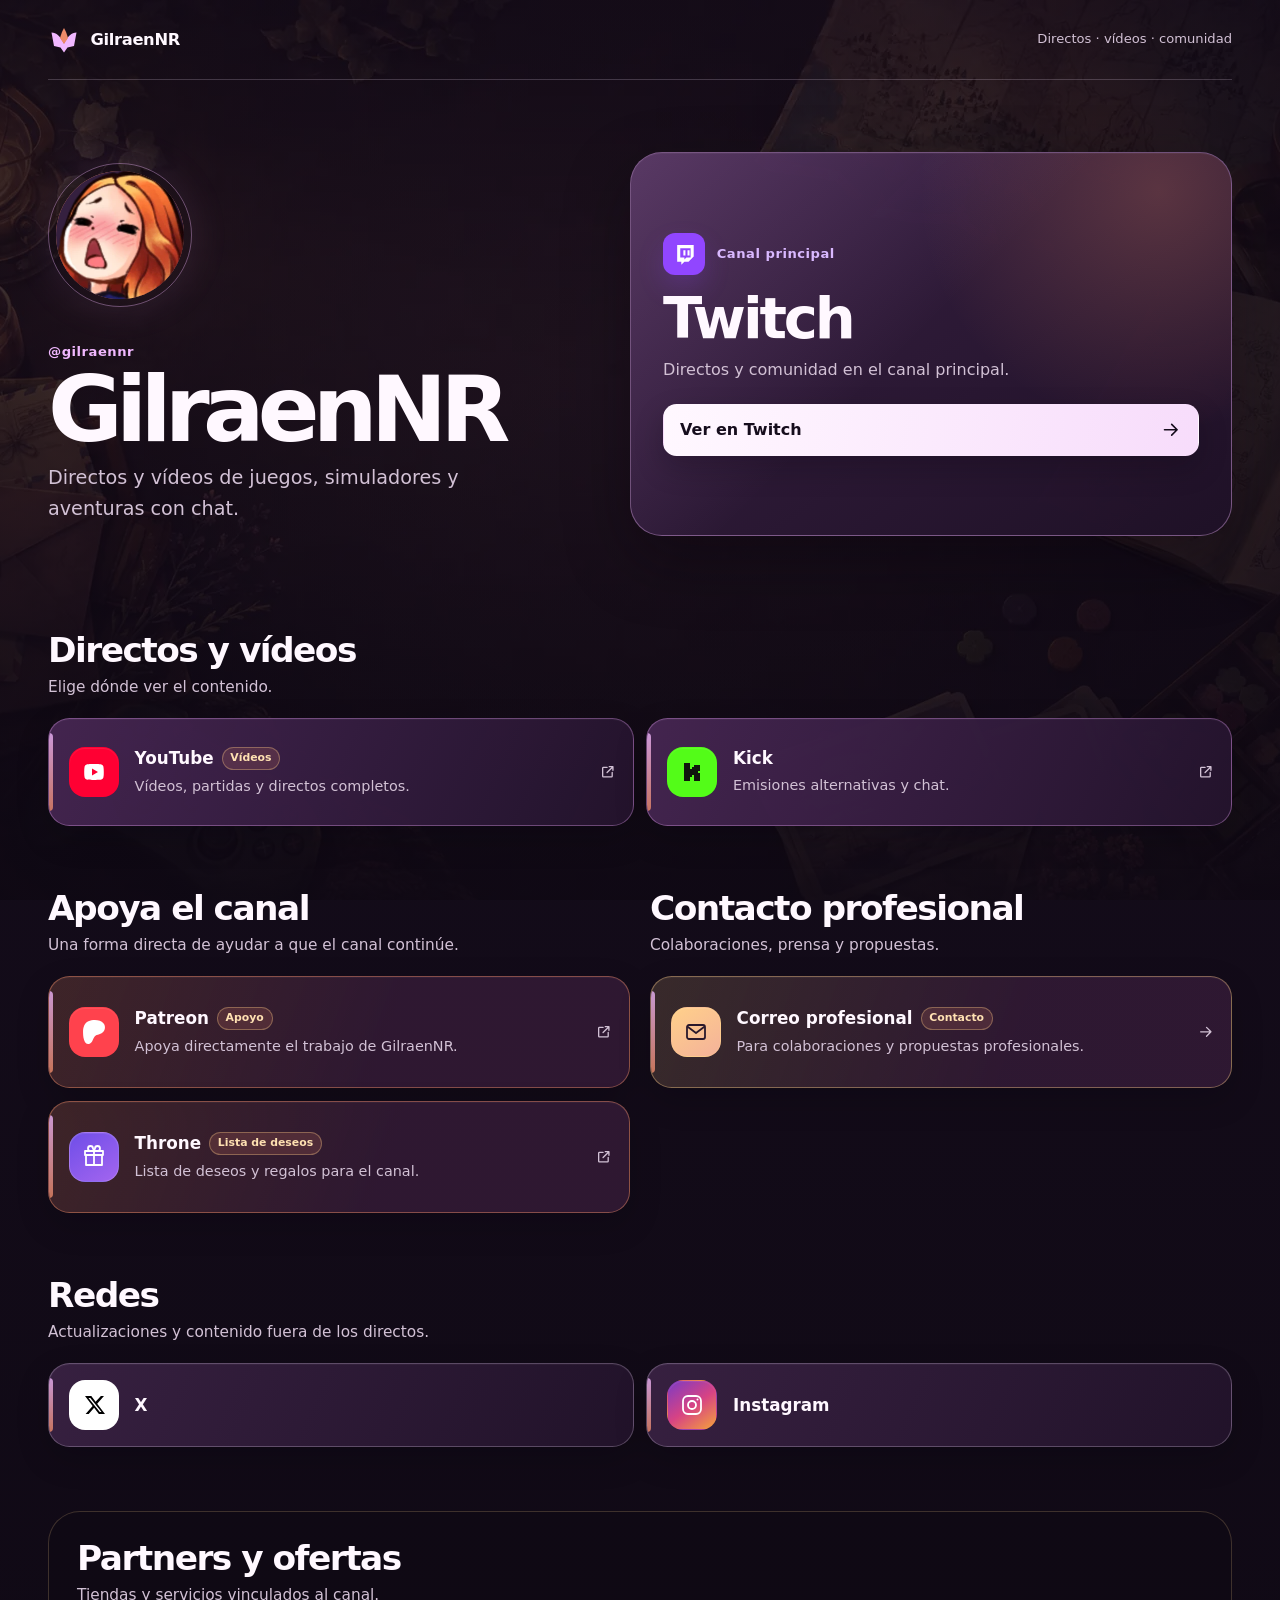
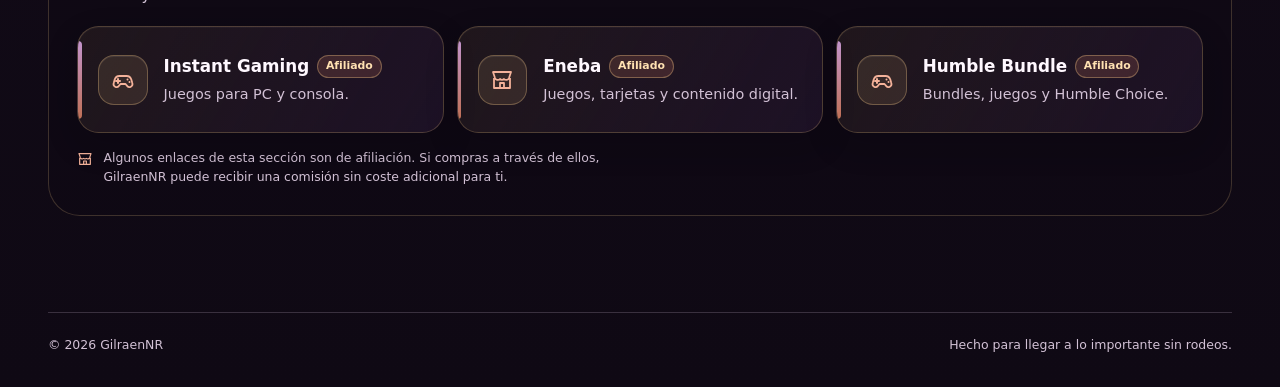
==== index.html @ 01957fde "Compact Twitch card and refresh cached assets" ====
<!doctype html>
<html class="no-js" lang="es">
  <head>
    <meta charset="utf-8">
    <meta name="viewport" content="width=device-width, initial-scale=1">
    <meta name="color-scheme" content="dark">
    <meta name="theme-color" content="#160d1d">
    <meta name="description" content="Página oficial de GilraenNR: directos, vídeos y enlaces.">
    <meta name="robots" content="index,follow,max-image-preview:large">
    <link rel="canonical" href="https://tears-mysthrala.github.io/gilraennr-links/">

    <meta property="og:type" content="website">
    <meta property="og:locale" content="es_ES">
    <meta property="og:site_name" content="GilraenNR">
    <meta property="og:title" content="GilraenNR · Directos, vídeos y comunidad">
    <meta property="og:description" content="Directos, vídeos y enlaces oficiales de GilraenNR.">
    <meta property="og:url" content="https://tears-mysthrala.github.io/gilraennr-links/">
    <meta property="og:image" content="https://raw.githubusercontent.com/tears-mysthrala/gilraennr-links/main/assets/images/og-cover.png">
    <meta property="og:image:width" content="1200">
    <meta property="og:image:height" content="630">
    <meta property="og:image:alt" content="GilraenNR · Directos, vídeos y comunidad">

    <meta name="twitter:card" content="summary_large_image">
    <meta name="twitter:title" content="GilraenNR · Directos, vídeos y comunidad">
    <meta name="twitter:description" content="Directos, vídeos y enlaces oficiales de GilraenNR.">
    <meta name="twitter:image" content="https://raw.githubusercontent.com/tears-mysthrala/gilraennr-links/main/assets/images/og-cover.png">

    <title>GilraenNR · Directos, vídeos y comunidad</title>

    <link rel="icon" href="assets/images/favicon.svg" type="image/svg+xml">
    <link rel="apple-touch-icon" href="assets/images/apple-touch-icon.png">
    <link rel="manifest" href="site.webmanifest">
    <link rel="stylesheet" href="assets/css/style.css?v=20260904-2">
    <script defer src="assets/js/app.js?v=20260904-2"></script>
  </head>
  <body>
    <a class="skip-link" href="#main-content">Saltar al contenido</a>

    <svg class="icon-library" aria-hidden="true" focusable="false">
      <symbol id="icon-arrow" viewBox="0 0 24 24">
        <path d="M5 12h13M13 6l6 6-6 6" fill="none" stroke="currentColor" stroke-linecap="round" stroke-linejoin="round" stroke-width="1.8"/>
      </symbol>
      <symbol id="icon-external" viewBox="0 0 24 24">
        <path d="M14 5h5v5M19 5l-8 8M18 13v5a1 1 0 0 1-1 1H6a1 1 0 0 1-1-1V7a1 1 0 0 1 1-1h5" fill="none" stroke="currentColor" stroke-linecap="round" stroke-linejoin="round" stroke-width="1.8"/>
      </symbol>
      <symbol id="icon-link" viewBox="0 0 24 24">
        <path d="M10 14a4.5 4.5 0 0 0 6.4.1l2.1-2.1a4.5 4.5 0 0 0-6.4-6.4L10.9 6.8M14 10a4.5 4.5 0 0 0-6.4-.1L5.5 12a4.5 4.5 0 0 0 6.4 6.4l1.2-1.2" fill="none" stroke="currentColor" stroke-linecap="round" stroke-width="1.8"/>
      </symbol>
      <symbol id="icon-twitch" viewBox="0 0 24 24">
        <path d="M5 3h16v11l-5 5h-4l-3 3v-3H5V3Zm3 3v9h4v2l2-2h4V6H8Zm3 2h2v5h-2V8Zm4 0h2v5h-2V8Z" fill="currentColor"/>
      </symbol>
      <symbol id="icon-youtube" viewBox="0 0 24 24">
        <path d="M21.4 6.4a2.8 2.8 0 0 0-2-2C17.7 4 12 4 12 4s-5.7 0-7.4.4a2.8 2.8 0 0 0-2 2A29 29 0 0 0 2.2 12a29 29 0 0 0 .4 5.6 2.8 2.8 0 0 0 2 2c1.7.4 7.4.4 7.4.4s5.7 0 7.4-.4a2.8 2.8 0 0 0 2-2 29 29 0 0 0 .4-5.6 29 29 0 0 0-.4-5.6ZM10 15.5v-7l6 3.5-6 3.5Z" fill="currentColor"/>
      </symbol>
      <symbol id="icon-kick" viewBox="0 0 24 24">
        <path d="M4 3h6v6h2V7h2V5h6v6h-2v2h2v8h-6v-6h-2v2h-2v4H4V3Z" fill="currentColor"/>
      </symbol>
      <symbol id="icon-x" viewBox="0 0 24 24">
        <path d="M18.9 3H22l-6.8 7.8L23 21h-6.1l-4.8-6.2L6.7 21H3.6l7-8L3 3h6.3l4.3 5.7L18.9 3Zm-1.1 16h1.7L8.3 4.9H6.5L17.8 19Z" fill="currentColor"/>
      </symbol>
      <symbol id="icon-instagram" viewBox="0 0 24 24">
        <rect x="3" y="3" width="18" height="18" rx="5" fill="none" stroke="currentColor" stroke-width="1.8"/>
        <circle cx="12" cy="12" r="4" fill="none" stroke="currentColor" stroke-width="1.8"/>
        <circle cx="17.5" cy="6.5" r="1" fill="currentColor"/>
      </symbol>
      <symbol id="icon-patreon" viewBox="0 0 24 24">
        <path d="M22.957 7.21c-.004-3.064-2.391-5.576-5.191-6.482-3.478-1.125-8.064-.962-11.384.604C2.357 3.231 1.093 7.391 1.046 11.54c-.039 3.411.302 12.396 5.369 12.46 3.765.047 4.326-4.804 6.068-7.141 1.24-1.662 2.836-2.132 4.801-2.618 3.376-.836 5.678-3.501 5.673-7.031Z" fill="currentColor"/>
      </symbol>
      <symbol id="icon-gift" viewBox="0 0 24 24">
        <path d="M4 10h16v10H4V10Zm-1-4h18v4H3V6Zm9 0v14M12 6H8.5A2.5 2.5 0 1 1 11 3.5L12 6Zm0 0h3.5A2.5 2.5 0 1 0 13 3.5L12 6Z" fill="none" stroke="currentColor" stroke-linecap="round" stroke-linejoin="round" stroke-width="1.8"/>
      </symbol>
      <symbol id="icon-gamepad" viewBox="0 0 24 24">
        <path d="M8.5 8h7a5 5 0 0 1 4.8 3.6l1 3.5a3 3 0 0 1-5.2 2.8L14.5 16h-5l-1.6 1.9a3 3 0 0 1-5.2-2.8l1-3.5A5 5 0 0 1 8.5 8Z" fill="none" stroke="currentColor" stroke-linejoin="round" stroke-width="1.8"/>
        <path d="M7 11v4M5 13h4M16.5 11.5h.01M18.5 14h.01" fill="none" stroke="currentColor" stroke-linecap="round" stroke-width="2"/>
      </symbol>
      <symbol id="icon-store" viewBox="0 0 24 24">
        <path d="M4 10v10h16V10M3 4h18l-2 6a3 3 0 0 1-5 1 3 3 0 0 1-4 0 3 3 0 0 1-5-1L3 4Zm7 16v-5h4v5" fill="none" stroke="currentColor" stroke-linejoin="round" stroke-width="1.8"/>
      </symbol>
      <symbol id="icon-mail" viewBox="0 0 24 24">
        <rect x="3" y="5" width="18" height="14" rx="2" fill="none" stroke="currentColor" stroke-width="1.8"/>
        <path d="m4 7 8 6 8-6" fill="none" stroke="currentColor" stroke-linecap="round" stroke-linejoin="round" stroke-width="1.8"/>
      </symbol>
    </svg>

    <div class="ambient-scene" aria-hidden="true"></div>

    <header class="site-header">
      <a class="wordmark" id="brand-link" href="./" aria-label="Página principal">
        <svg class="wordmark__mark" viewBox="0 0 64 64" aria-hidden="true">
          <path d="M7 17c10 1 17 6 25 22 8-16 15-21 25-22l-5 27-13 3-7 10-7-10-13-3L7 17Z" fill="currentColor"/>
          <path d="M24 28c3-10 5-15 8-20 3 5 5 10 8 20l-8 12-8-12Z" fill="#ee8b68"/>
        </svg>
        <span id="brand-name"></span>
      </a>
      <span class="site-header__note">Directos · vídeos · comunidad</span>
    </header>

    <main id="main-content" class="page-shell">
      <section class="hero" aria-labelledby="profile-name">
        <div class="profile">
          <div class="avatar-wrap">
            <div class="avatar-fallback" id="avatar-fallback" aria-hidden="true">G</div>
            <img class="avatar" id="profile-avatar" width="256" height="256" alt="" fetchpriority="high" hidden>
            <span class="avatar-orbit" aria-hidden="true"></span>
          </div>
          <div class="profile__copy">
            <div class="profile__meta">
              <p class="profile__handle" id="profile-handle"></p>
            </div>
            <h1 id="profile-name">Cargando perfil</h1>
            <p class="profile__bio" id="profile-bio">Cargando los enlaces del canal…</p>
          </div>
        </div>

        <article class="featured is-loading" id="featured-card" aria-busy="true">
          <div class="featured__content">
            <div class="featured__topline">
              <div class="featured__identity">
                <span class="featured__platform-icon" aria-hidden="true">
                  <svg><use id="featured-icon-use" href="#icon-link"></use></svg>
                </span>
                <p class="featured__label" id="featured-label">Destacado</p>
              </div>
              <span class="featured__live" id="live-indicator" role="status" hidden>
                <span class="featured__live-dot" aria-hidden="true"></span>
                <span>En directo</span>
              </span>
            </div>
            <h2 id="featured-title"></h2>
            <p id="featured-description"></p>
          </div>
          <p class="featured__disclosure" id="featured-disclosure" hidden></p>
          <a class="featured__cta" id="featured-link" href="#">
            <span id="featured-action">Abrir enlace</span>
            <span class="sr-only" id="featured-external-note"> (se abre en una pestaña nueva)</span>
            <svg aria-hidden="true"><use href="#icon-arrow"></use></svg>
          </a>
        </article>
      </section>

      <div class="sections" id="sections-root" aria-busy="true">
        <div class="loading-card" aria-hidden="true"></div>
        <div class="loading-card" aria-hidden="true"></div>
        <div class="loading-card" aria-hidden="true"></div>
      </div>

      <noscript>
        <p class="noscript-message">Esta página necesita JavaScript para cargar los enlaces. Actívalo y vuelve a intentarlo.</p>
      </noscript>

      <p class="load-status" id="load-status" role="status" hidden></p>
    </main>

    <footer class="site-footer">
      <p>© <span id="current-year"></span> <span id="footer-name"></span></p>
      <p>Hecho para llegar a lo importante sin rodeos.</p>
    </footer>
  </body>
</html>
---- assets/css/style.css ----
:root {
  color-scheme: dark;
  --ink: #160d1d;
  --ink-deep: #0f0914;
  --ink-raised: #281731;
  --ink-soft: #35203f;
  --line: rgba(247, 228, 255, 0.18);
  --line-strong: rgba(247, 228, 255, 0.34);
  --paper: #fff8ff;
  --muted: #d2c1d5;
  --orchid: #d99ae8;
  --orchid-bright: #f1b8ff;
  --ember: #ee8b68;
  --ember-soft: #f4b29a;
  --candle: #ffd08a;
  --mystery-blue: #7781b7;
  --focus: #ffd27a;
  --success: #a8e6cf;
  --shadow: rgba(8, 4, 12, 0.36);
  --content-width: 74rem;
  --radius-sm: 0.85rem;
  --radius-md: 1.35rem;
  --radius-lg: 2rem;
  --font-sans: "Aptos", "Segoe UI Variable", "Segoe UI", system-ui, -apple-system, BlinkMacSystemFont, sans-serif;
  --font-display: "Aptos Display", "Segoe UI Variable Display", "Segoe UI", system-ui, sans-serif;
}

*,
*::before,
*::after {
  box-sizing: border-box;
}

[hidden] {
  display: none !important;
}

html {
  background: var(--ink);
  scroll-behavior: smooth;
}

body {
  position: relative;
  isolation: isolate;
  min-height: 100vh;
  margin: 0;
  overflow-x: hidden;
  color: var(--paper);
  background:
    radial-gradient(circle at 50% -12rem, rgba(142, 74, 151, 0.18), transparent 38rem),
    linear-gradient(180deg, var(--ink) 0%, var(--ink-deep) 100%);
  font-family: var(--font-sans);
  font-size: 1rem;
  line-height: 1.55;
  text-rendering: optimizeLegibility;
  -webkit-font-smoothing: antialiased;
}

button,
a {
  -webkit-tap-highlight-color: transparent;
}

a {
  color: inherit;
}

img,
svg {
  display: block;
}

.icon-library {
  position: absolute;
  width: 0;
  height: 0;
  overflow: hidden;
}

.no-js .featured,
.no-js .sections {
  display: none;
}

.skip-link {
  position: fixed;
  z-index: 100;
  top: 0.75rem;
  left: 0.75rem;
  padding: 0.7rem 1rem;
  border-radius: 0.7rem;
  color: var(--ink);
  background: var(--focus);
  font-weight: 750;
  text-decoration: none;
  transform: translateY(-160%);
}

.skip-link:focus {
  transform: translateY(0);
}

:focus-visible {
  outline: 3px solid var(--focus);
  outline-offset: 4px;
}

.sr-only {
  position: absolute;
  width: 1px;
  height: 1px;
  padding: 0;
  overflow: hidden;
  clip: rect(0, 0, 0, 0);
  white-space: nowrap;
  border: 0;
}

.ambient-scene {
  position: fixed;
  z-index: 0;
  inset: 0;
  overflow: hidden;
  background-color: var(--ink-deep);
  background-image: url("../images/cozy-desk-mobile.webp");
  background-position: center top;
  background-size: cover;
  pointer-events: none;
}

.ambient-scene::after {
  position: absolute;
  inset: 0;
  background:
    radial-gradient(ellipse at 50% 42%, rgba(15, 9, 20, 0.3), rgba(15, 9, 20, 0.68) 74%),
    linear-gradient(180deg, rgba(22, 13, 29, 0.34), rgba(15, 9, 20, 0.7));
  content: "";
}

.site-header,
.page-shell,
.site-footer {
  position: relative;
  z-index: 1;
  width: min(calc(100% - 2rem), var(--content-width));
  margin-inline: auto;
}

.site-header {
  display: flex;
  align-items: center;
  justify-content: space-between;
  min-height: 5rem;
  border-bottom: 1px solid rgba(247, 228, 255, 0.2);
}

.wordmark {
  display: inline-flex;
  gap: 0.65rem;
  align-items: center;
  font-size: 1.02rem;
  font-weight: 780;
  letter-spacing: -0.02em;
  text-decoration: none;
}

.wordmark > span {
  min-width: 5rem;
}

.wordmark__mark {
  width: 2rem;
  height: 2rem;
  flex: 0 0 auto;
  color: var(--orchid-bright);
}

.site-header__note {
  display: none;
  color: var(--muted);
  font-size: 0.82rem;
}

.page-shell {
  padding-block: 2.5rem 4rem;
}

.hero {
  display: grid;
  gap: 2rem;
}

.profile {
  display: grid;
  gap: 1.5rem;
  align-items: center;
  text-align: center;
}

.avatar-wrap {
  position: relative;
  width: 8rem;
  height: 8rem;
  margin-inline: auto;
}

.avatar,
.avatar-fallback {
  position: absolute;
  inset: 0.5rem;
  width: 7rem;
  height: 7rem;
  border-radius: 50%;
}

.avatar {
  z-index: 2;
  object-fit: cover;
  background: var(--ink-soft);
}

.avatar-fallback {
  display: grid;
  place-items: center;
  color: var(--ink);
  background: var(--ember);
  font-family: var(--font-display);
  font-size: 2.4rem;
  font-weight: 820;
}

.avatar-orbit {
  position: absolute;
  inset: 0;
  border: 1px solid rgba(241, 184, 255, 0.38);
  border-radius: 50%;
  box-shadow: 0 0 2.5rem rgba(217, 154, 232, 0.1);
}

.profile__copy {
  max-width: 38rem;
  min-height: 8rem;
  margin-inline: auto;
}

.profile__copy,
.featured__content,
.section-heading,
.link-card__body,
.section-disclosure {
  overflow-wrap: anywhere;
}

.profile__handle,
.featured__label,
.section-heading p,
.error-code {
  margin: 0;
  color: var(--orchid-bright);
  font-size: 0.82rem;
  font-weight: 700;
  letter-spacing: 0.04em;
}

.profile__handle {
  min-height: 1.3em;
}

.profile__meta {
  display: flex;
  flex-wrap: wrap;
  gap: 0.55rem;
  align-items: center;
  justify-content: center;
  min-height: 1.6rem;
}

.featured__live {
  display: inline-flex;
  flex: 0 0 auto;
  gap: 0.42rem;
  align-items: center;
  min-height: 1.8rem;
  padding: 0.3rem 0.65rem;
  border: 1px solid rgba(255, 82, 99, 0.5);
  border-radius: 999px;
  color: #fff;
  background: rgba(190, 18, 48, 0.72);
  box-shadow: 0 0 1.4rem rgba(255, 39, 72, 0.16);
  font-size: 0.72rem;
  font-weight: 780;
  line-height: 1;
}

.featured__live-dot {
  width: 0.48rem;
  height: 0.48rem;
  border-radius: 50%;
  background: #ff415d;
  box-shadow: 0 0 0 0.2rem rgba(255, 255, 255, 0.13);
}

.profile h1 {
  margin: 0.15rem 0 0.6rem;
  font-family: var(--font-display);
  font-size: clamp(2.65rem, 12vw, 5.7rem);
  font-weight: 820;
  letter-spacing: -0.075em;
  line-height: 0.95;
}

.profile__bio {
  max-width: 38rem;
  min-height: 3.2em;
  margin: 0;
  color: var(--muted);
  font-size: clamp(1rem, 3.2vw, 1.2rem);
  line-height: 1.6;
}

.featured {
  --featured-accent: var(--orchid-bright);
  position: relative;
  display: grid;
  align-content: center;
  gap: 1.35rem;
  min-height: 20rem;
  overflow: hidden;
  padding: 1.5rem;
  border: 1px solid rgba(241, 184, 255, 0.38);
  border-radius: var(--radius-lg);
  background: linear-gradient(145deg, rgba(59, 34, 70, 0.97), rgba(31, 17, 39, 0.98));
  box-shadow: 0 1.5rem 4rem var(--shadow), inset 0 1px 0 rgba(255, 255, 255, 0.045);
  isolation: isolate;
}

.featured::before {
  position: absolute;
  z-index: -1;
  inset: 0;
  background:
    linear-gradient(135deg, rgba(217, 154, 232, 0.2), transparent 48%),
    radial-gradient(circle at 88% 10%, rgba(238, 139, 104, 0.24), transparent 38%);
  content: "";
}

.featured[data-icon="twitch"] {
  --featured-accent: #d9b8ff;
}

.featured.is-loading .featured__content,
.featured.is-loading .featured__cta {
  visibility: hidden;
}

.featured__label {
  color: var(--featured-accent);
}

.featured__topline,
.featured__identity {
  display: flex;
  align-items: center;
}

.featured__topline {
  gap: 1rem;
  justify-content: space-between;
  min-height: 2.75rem;
}

.featured__identity {
  min-width: 0;
  gap: 0.7rem;
}

.featured__platform-icon {
  display: grid;
  flex: 0 0 auto;
  width: 2.65rem;
  height: 2.65rem;
  place-items: center;
  border: 1px solid rgba(255, 255, 255, 0.16);
  border-radius: 0.75rem;
  color: #fff;
  background: rgba(255, 255, 255, 0.09);
}

.featured[data-icon="twitch"] .featured__platform-icon {
  border-color: transparent;
  background: #9146ff;
  box-shadow: 0 0.75rem 1.6rem rgba(145, 70, 255, 0.2);
}

.featured__platform-icon svg {
  width: 1.55rem;
  height: 1.55rem;
}

.featured__content {
  align-self: end;
}

.featured h2 {
  max-width: 12ch;
  margin: 0.85rem 0 0.65rem;
  font-family: var(--font-display);
  font-size: clamp(2rem, 8vw, 3.6rem);
  font-weight: 780;
  letter-spacing: -0.055em;
  line-height: 1;
}

.featured__content > p:last-child {
  max-width: 42ch;
  margin: 0;
  color: var(--muted);
}

.featured__disclosure {
  align-self: end;
  margin: 0;
  color: var(--muted);
  font-size: 0.75rem;
  line-height: 1.45;
  overflow-wrap: anywhere;
}

.featured__cta {
  display: inline-flex;
  gap: 1rem;
  align-items: center;
  justify-content: space-between;
  align-self: end;
  min-height: 3.25rem;
  padding: 0.8rem 1rem;
  border: 1px solid transparent;
  border-radius: 0.85rem;
  color: var(--ink);
  background: linear-gradient(100deg, var(--paper), #f7dcfb);
  font-weight: 760;
  line-height: 1.2;
  text-decoration: none;
  box-shadow: 0 0.75rem 1.8rem rgba(10, 5, 14, 0.22);
  transition: box-shadow 150ms ease, transform 150ms ease;
}

.featured__cta svg {
  width: 1.35rem;
  height: 1.35rem;
}

.featured__cta:hover {
  box-shadow: 0 1rem 2.2rem rgba(10, 5, 14, 0.32), 0 0 0 1px var(--featured-accent);
  transform: translateY(-2px);
}

.sections {
  display: grid;
  gap: 3rem;
  margin-top: 4rem;
}

.sections[aria-busy="true"] {
  min-height: 96rem;
}

.content-section {
  min-width: 0;
}

.section-heading {
  display: grid;
  gap: 0.4rem;
  margin-bottom: 1.15rem;
}

.section-heading h2 {
  margin: 0;
  font-family: var(--font-display);
  font-size: clamp(1.55rem, 5vw, 2.15rem);
  font-weight: 760;
  letter-spacing: -0.045em;
  line-height: 1.1;
}

.section-heading p {
  max-width: 60ch;
  color: var(--muted);
  font-size: 0.96rem;
  font-weight: 450;
  letter-spacing: 0;
}

.link-grid {
  display: grid;
  gap: 0.8rem;
}

.link-card {
  position: relative;
  display: grid;
  grid-template-columns: auto 1fr auto;
  gap: 1rem;
  align-items: center;
  min-height: 6.7rem;
  padding: 1rem 1rem 1rem 1.25rem;
  overflow: hidden;
  border: 1px solid rgba(247, 228, 255, 0.25);
  border-radius: var(--radius-md);
  background: linear-gradient(115deg, rgba(57, 34, 67, 0.94), rgba(35, 20, 44, 0.92));
  box-shadow: 0 0.75rem 2rem rgba(8, 4, 12, 0.18), inset 0 1px 0 rgba(255, 255, 255, 0.035);
  text-decoration: none;
  transition: border-color 150ms ease, box-shadow 150ms ease, transform 150ms ease;
}

.link-card::before {
  position: absolute;
  top: 0.85rem;
  bottom: 0.85rem;
  left: 0;
  width: 0.22rem;
  border-radius: 0 999px 999px 0;
  background: linear-gradient(var(--orchid-bright), var(--ember));
  content: "";
  opacity: 0.78;
}

.link-card:hover {
  border-color: rgba(241, 184, 255, 0.58);
  box-shadow: 0 1.1rem 2.5rem rgba(8, 4, 12, 0.28), 0 0 0 1px rgba(217, 154, 232, 0.08);
  transform: translateY(-2px);
}

.link-card__icon {
  display: grid;
  width: 3.1rem;
  height: 3.1rem;
  place-items: center;
  border: 1px solid rgba(247, 228, 255, 0.22);
  border-radius: 1rem;
  color: var(--orchid-bright);
  background: rgba(255, 255, 255, 0.055);
  box-shadow: inset 0 1px 0 rgba(255, 255, 255, 0.08);
}

.link-card__icon svg {
  width: 1.5rem;
  height: 1.5rem;
}

.link-card[data-icon="twitch"] .link-card__icon {
  border-color: transparent;
  color: #ffffff;
  background: #9146ff;
}

.link-card[data-icon="youtube"] .link-card__icon {
  border-color: transparent;
  color: #ffffff;
  background: #ff0033;
}

.link-card[data-icon="kick"] .link-card__icon {
  border-color: transparent;
  color: #10160d;
  background: #53fc18;
}

.link-card[data-icon="patreon"] .link-card__icon {
  border-color: transparent;
  color: #ffffff;
  background: #ff424d;
}

.link-card[data-icon="gift"] .link-card__icon {
  border-color: rgba(255, 255, 255, 0.16);
  color: #ffffff;
  background: linear-gradient(145deg, #6f4ee8, #a365ef);
}

.link-card[data-icon="instagram"] .link-card__icon {
  border-color: transparent;
  color: #ffffff;
  background: linear-gradient(145deg, #7c3bc4, #d74384 52%, #f5a33b);
}

.link-card[data-icon="x"] .link-card__icon {
  border-color: transparent;
  color: #000;
  background: #fff;
}

.link-card[data-icon="store"] .link-card__icon,
.link-card[data-icon="gamepad"] .link-card__icon {
  border-color: rgba(255, 208, 138, 0.3);
  color: var(--candle);
  background: rgba(255, 208, 138, 0.1);
}

.link-card[data-icon="mail"] .link-card__icon {
  border-color: rgba(255, 208, 138, 0.34);
  color: #2a182c;
  background: linear-gradient(145deg, #ffd08a, #f4b29a);
}

.link-card__body {
  min-width: 0;
}

.link-card__topline {
  display: flex;
  flex-wrap: wrap;
  gap: 0.5rem;
  align-items: center;
}

.link-card__title {
  margin: 0;
  font-size: 1.05rem;
  font-weight: 740;
  line-height: 1.25;
}

.link-card__description {
  display: none;
  margin: 0.35rem 0 0;
  color: var(--muted);
  font-size: 0.9rem;
  line-height: 1.45;
}

.link-card__badge {
  display: inline-flex;
  align-items: center;
  min-height: 1.45rem;
  padding: 0.15rem 0.48rem;
  border: 1px solid rgba(255, 208, 138, 0.34);
  border-radius: 999px;
  color: #ffe1b2;
  background: rgba(238, 139, 104, 0.16);
  font-size: 0.68rem;
  font-weight: 700;
  line-height: 1;
}

.link-card__arrow {
  width: 1.1rem;
  height: 1.1rem;
  color: var(--muted);
  transition: color 150ms ease, transform 150ms ease;
}

.link-card:hover .link-card__arrow {
  color: var(--paper);
  transform: translate(2px, -2px);
}

.content-section[data-variant="streaming"] .link-card {
  border-color: rgba(217, 154, 232, 0.38);
  background: linear-gradient(115deg, rgba(70, 38, 82, 0.96), rgba(36, 20, 45, 0.94));
}

.content-section[data-variant="support"] .link-card {
  border-color: rgba(238, 139, 104, 0.46);
  background: linear-gradient(110deg, rgba(238, 139, 104, 0.2), rgba(48, 25, 51, 0.94) 58%);
}

.content-section[data-variant="contact"] .link-grid {
  grid-template-columns: 1fr;
}

.content-section[data-variant="contact"] .link-card {
  border-color: rgba(255, 208, 138, 0.4);
  background: linear-gradient(110deg, rgba(255, 208, 138, 0.16), rgba(48, 25, 51, 0.95) 62%);
}

.content-section[data-variant="social"] .link-grid {
  grid-template-columns: 1fr;
}

.content-section[data-variant="social"] .link-card {
  grid-template-columns: auto 1fr;
  min-height: 5rem;
}

.content-section[data-variant="social"] .link-card__arrow,
.content-section[data-variant="social"] .link-card__description {
  display: none;
}

.content-section[data-variant="partners"] {
  padding: 1.25rem;
  border: 1px solid rgba(255, 208, 138, 0.2);
  border-radius: var(--radius-lg);
  background: rgba(15, 9, 20, 0.56);
}

.content-section[data-variant="partners"] .link-card {
  border-color: rgba(255, 208, 138, 0.22);
  background: linear-gradient(120deg, rgba(255, 208, 138, 0.07), rgba(33, 20, 42, 0.82));
}

.content-section[data-variant="partners"] .link-card__icon {
  color: var(--ember-soft);
}

.section-disclosure {
  display: flex;
  gap: 0.65rem;
  align-items: flex-start;
  max-width: 70ch;
  margin: 1rem 0 0;
  color: var(--muted);
  font-size: 0.78rem;
  line-height: 1.5;
}

.section-disclosure svg {
  flex: 0 0 auto;
  width: 1rem;
  height: 1rem;
  margin-top: 0.1rem;
  color: var(--ember-soft);
}

.loading-card {
  min-height: 7rem;
  border: 1px solid var(--line);
  border-radius: var(--radius-md);
  background: linear-gradient(100deg, rgba(255, 255, 255, 0.025) 20%, rgba(255, 255, 255, 0.065) 40%, rgba(255, 255, 255, 0.025) 60%);
  background-size: 220% 100%;
  animation: loading 1.4s ease-in-out infinite;
}

.load-status,
.noscript-message {
  max-width: 60ch;
  margin: 2rem auto 0;
  padding: 0.85rem 1rem;
  border: 1px solid var(--line);
  border-radius: var(--radius-sm);
  color: var(--muted);
  background: var(--ink-raised);
  font-size: 0.85rem;
  text-align: center;
}

.site-footer {
  display: flex;
  flex-direction: column;
  gap: 0.2rem;
  padding-block: 1.4rem 2rem;
  border-top: 1px solid var(--line);
  color: var(--muted);
  font-size: 0.78rem;
  visibility: hidden;
}

html.no-js .site-footer,
html.is-ready .site-footer {
  visibility: visible;
}

.site-footer p {
  margin: 0;
}

.unavailable-panel {
  max-width: 42rem;
  margin-inline: auto;
  padding: clamp(1.5rem, 5vw, 2.5rem);
  border: 1px solid var(--line);
  border-radius: var(--radius-lg);
  background: var(--ink-raised);
  text-align: center;
}

.unavailable-panel h2 {
  margin: 0;
  font-family: var(--font-display);
  font-size: clamp(1.6rem, 6vw, 2.4rem);
  line-height: 1.1;
}

.unavailable-panel p {
  margin: 0.8rem auto 1.25rem;
  color: var(--muted);
  line-height: 1.6;
}

.unavailable-panel button {
  min-height: 3rem;
  padding: 0.7rem 1rem;
  border: 1px solid var(--line-strong);
  border-radius: 0.8rem;
  color: var(--paper);
  background: var(--ink-soft);
  font: inherit;
  font-weight: 700;
  cursor: pointer;
}

.unavailable-panel button:hover {
  background: rgba(217, 154, 232, 0.18);
}

.error-page {
  display: grid;
  min-height: 100vh;
  padding: 1rem;
  place-items: center;
}

.error-card {
  width: min(100%, 34rem);
  padding: clamp(1.5rem, 7vw, 3rem);
  border: 1px solid var(--line-strong);
  border-radius: var(--radius-lg);
  background: var(--ink-raised);
}

.error-card h1 {
  margin: 0.35rem 0 0.8rem;
  font-family: var(--font-display);
  font-size: clamp(2rem, 8vw, 3.4rem);
  letter-spacing: -0.055em;
  line-height: 1;
}

.error-card > p:not(.error-code) {
  margin: 0 0 1.5rem;
  color: var(--muted);
}

@keyframes loading {
  to { background-position: -220% 0; }
}

@media (min-width: 38rem) {
  .ambient-scene {
    background-image: url("../images/cozy-desk-wide.webp");
    background-position: center top;
  }

  .site-header,
  .page-shell,
  .site-footer {
    width: min(calc(100% - 3rem), var(--content-width));
  }

  .site-header__note {
    display: inline;
  }

  .profile {
    grid-template-columns: auto 1fr;
    text-align: left;
  }

  .profile__meta {
    justify-content: flex-start;
  }

  .avatar-wrap,
  .profile__copy {
    margin-inline: 0;
  }

  .profile h1 {
    font-size: clamp(3.75rem, 10vw, 5.7rem);
  }

  .link-grid {
    grid-template-columns: repeat(2, minmax(0, 1fr));
  }

  .content-section[data-variant="social"] .link-grid {
    grid-template-columns: repeat(2, minmax(0, 1fr));
  }

  .link-card__description {
    display: block;
  }

  .content-section[data-variant="support"] .link-grid,
  .content-section[data-variant="contact"] .link-grid {
    grid-template-columns: 1fr;
  }

  .content-section[data-variant="partners"] {
    padding: 1.75rem;
  }

  .sections[aria-busy="true"] {
    min-height: 75rem;
  }

  .site-footer {
    flex-direction: row;
    justify-content: space-between;
  }
}

@media (min-width: 56rem) {
  .page-shell {
    padding-block: 4.5rem 6rem;
  }

  .hero {
    grid-template-columns: minmax(0, 0.9fr) minmax(25rem, 1.1fr);
    gap: clamp(3rem, 7vw, 7rem);
    align-items: center;
  }

  .profile {
    grid-template-columns: 1fr;
    gap: 2rem;
  }

  .avatar-wrap {
    width: 9rem;
    height: 9rem;
  }

  .avatar,
  .avatar-fallback {
    width: 8rem;
    height: 8rem;
  }

  .featured {
    min-height: 24rem;
    padding: 2rem;
  }

  .sections {
    grid-template-columns: repeat(12, minmax(0, 1fr));
    column-gap: 1.25rem;
    row-gap: 4rem;
    margin-top: 6rem;
  }

  .sections[aria-busy="true"] {
    min-height: 60rem;
  }

  .content-section {
    grid-column: span 12;
  }

  .content-section[data-variant="support"],
  .content-section[data-variant="contact"] {
    grid-column: span 6;
  }

  .content-section[data-variant="support"] .link-card,
  .content-section[data-variant="contact"] .link-card {
    min-height: 7rem;
  }

  .content-section[data-variant="partners"] .link-grid {
    grid-template-columns: repeat(3, minmax(0, 1fr));
  }

  .content-section[data-variant="partners"] .link-card {
    grid-template-columns: auto 1fr;
  }

  .content-section[data-variant="partners"] .link-card__arrow {
    display: none;
  }
}

@media (prefers-reduced-motion: reduce) {
  html {
    scroll-behavior: auto;
  }

  *,
  *::before,
  *::after {
    scroll-behavior: auto !important;
    animation-duration: 0.01ms !important;
    animation-iteration-count: 1 !important;
    transition-duration: 0.01ms !important;
  }
}

@media (forced-colors: active) {
  .featured__cta {
    border-color: ButtonText;
  }
}
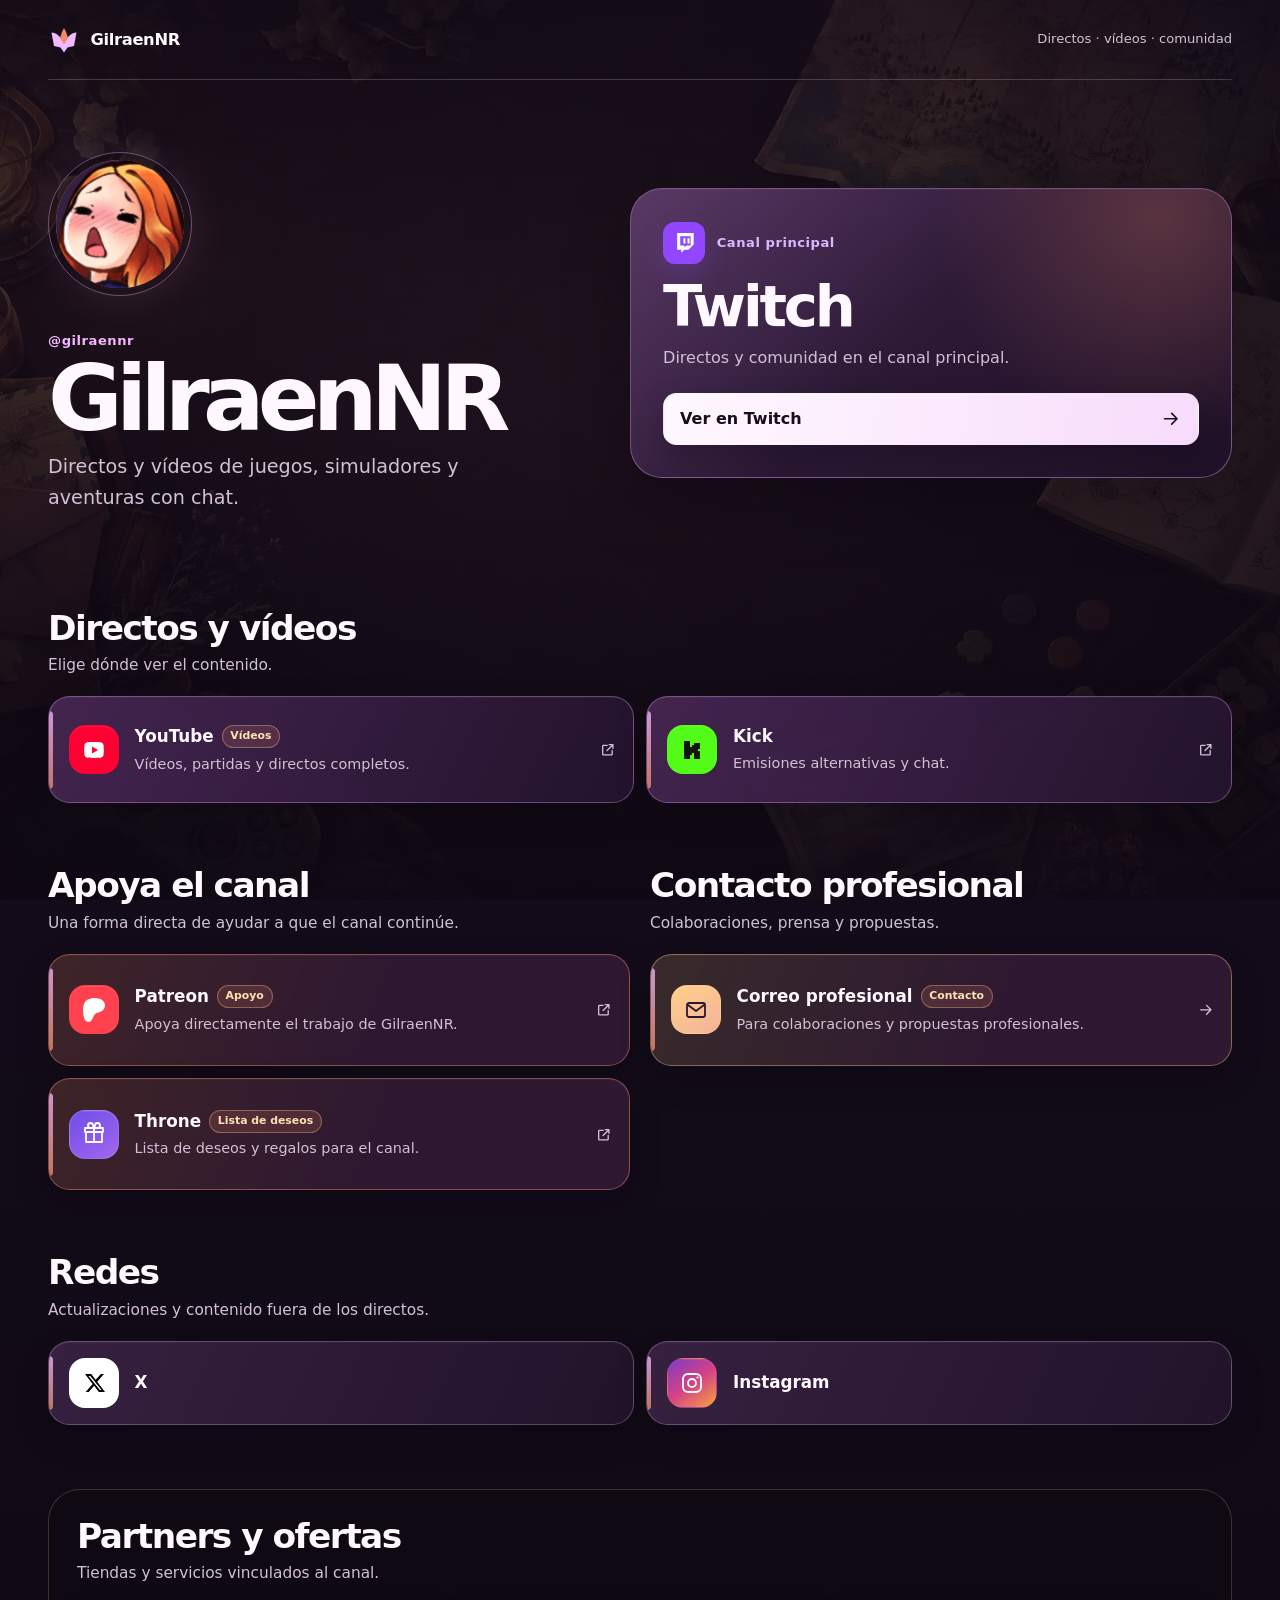
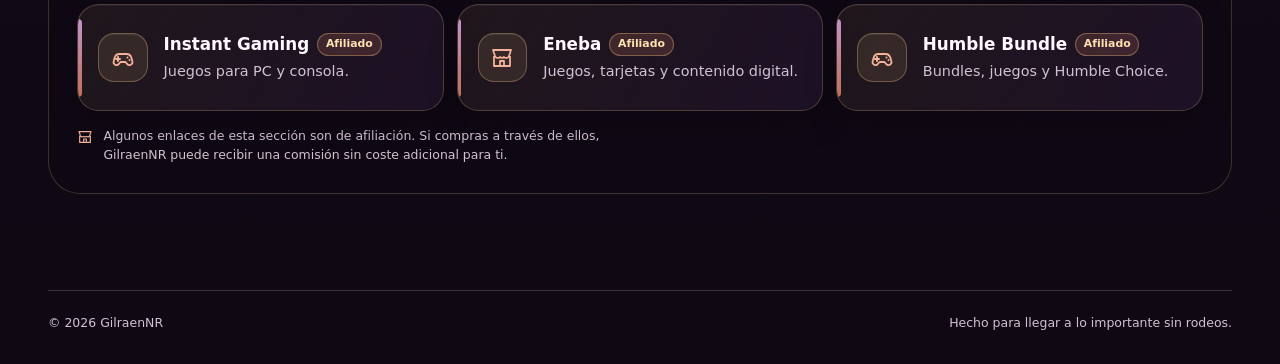
==== commit e07f3f16: "Make featured card sizing content-driven" ====
--- a/index.html
+++ b/index.html
@@ -30,8 +30,8 @@
     <link rel="icon" href="assets/images/favicon.svg" type="image/svg+xml">
     <link rel="apple-touch-icon" href="assets/images/apple-touch-icon.png">
     <link rel="manifest" href="site.webmanifest">
-    <link rel="stylesheet" href="assets/css/style.css?v=20260904-2">
-    <script defer src="assets/js/app.js?v=20260904-2"></script>
+    <link rel="stylesheet" href="assets/css/style.css?v=20260904-3">
+    <script defer src="assets/js/app.js?v=20260904-3"></script>
   </head>
   <body>
     <a class="skip-link" href="#main-content">Saltar al contenido</a>
--- a/assets/css/style.css
+++ b/assets/css/style.css
@@ -324,10 +324,9 @@
   position: relative;
   display: grid;
   align-content: center;
-  gap: 1.35rem;
-  min-height: 20rem;
+  gap: clamp(1rem, 2.5vw, 1.35rem);
   overflow: hidden;
-  padding: 1.5rem;
+  padding: clamp(1.5rem, 4vw, 2rem);
   border: 1px solid rgba(241, 184, 255, 0.38);
   border-radius: var(--radius-lg);
   background: linear-gradient(145deg, rgba(59, 34, 70, 0.97), rgba(31, 17, 39, 0.98));
@@ -930,11 +929,6 @@
     height: 8rem;
   }
 
-  .featured {
-    min-height: 24rem;
-    padding: 2rem;
-  }
-
   .sections {
     grid-template-columns: repeat(12, minmax(0, 1fr));
     column-gap: 1.25rem;
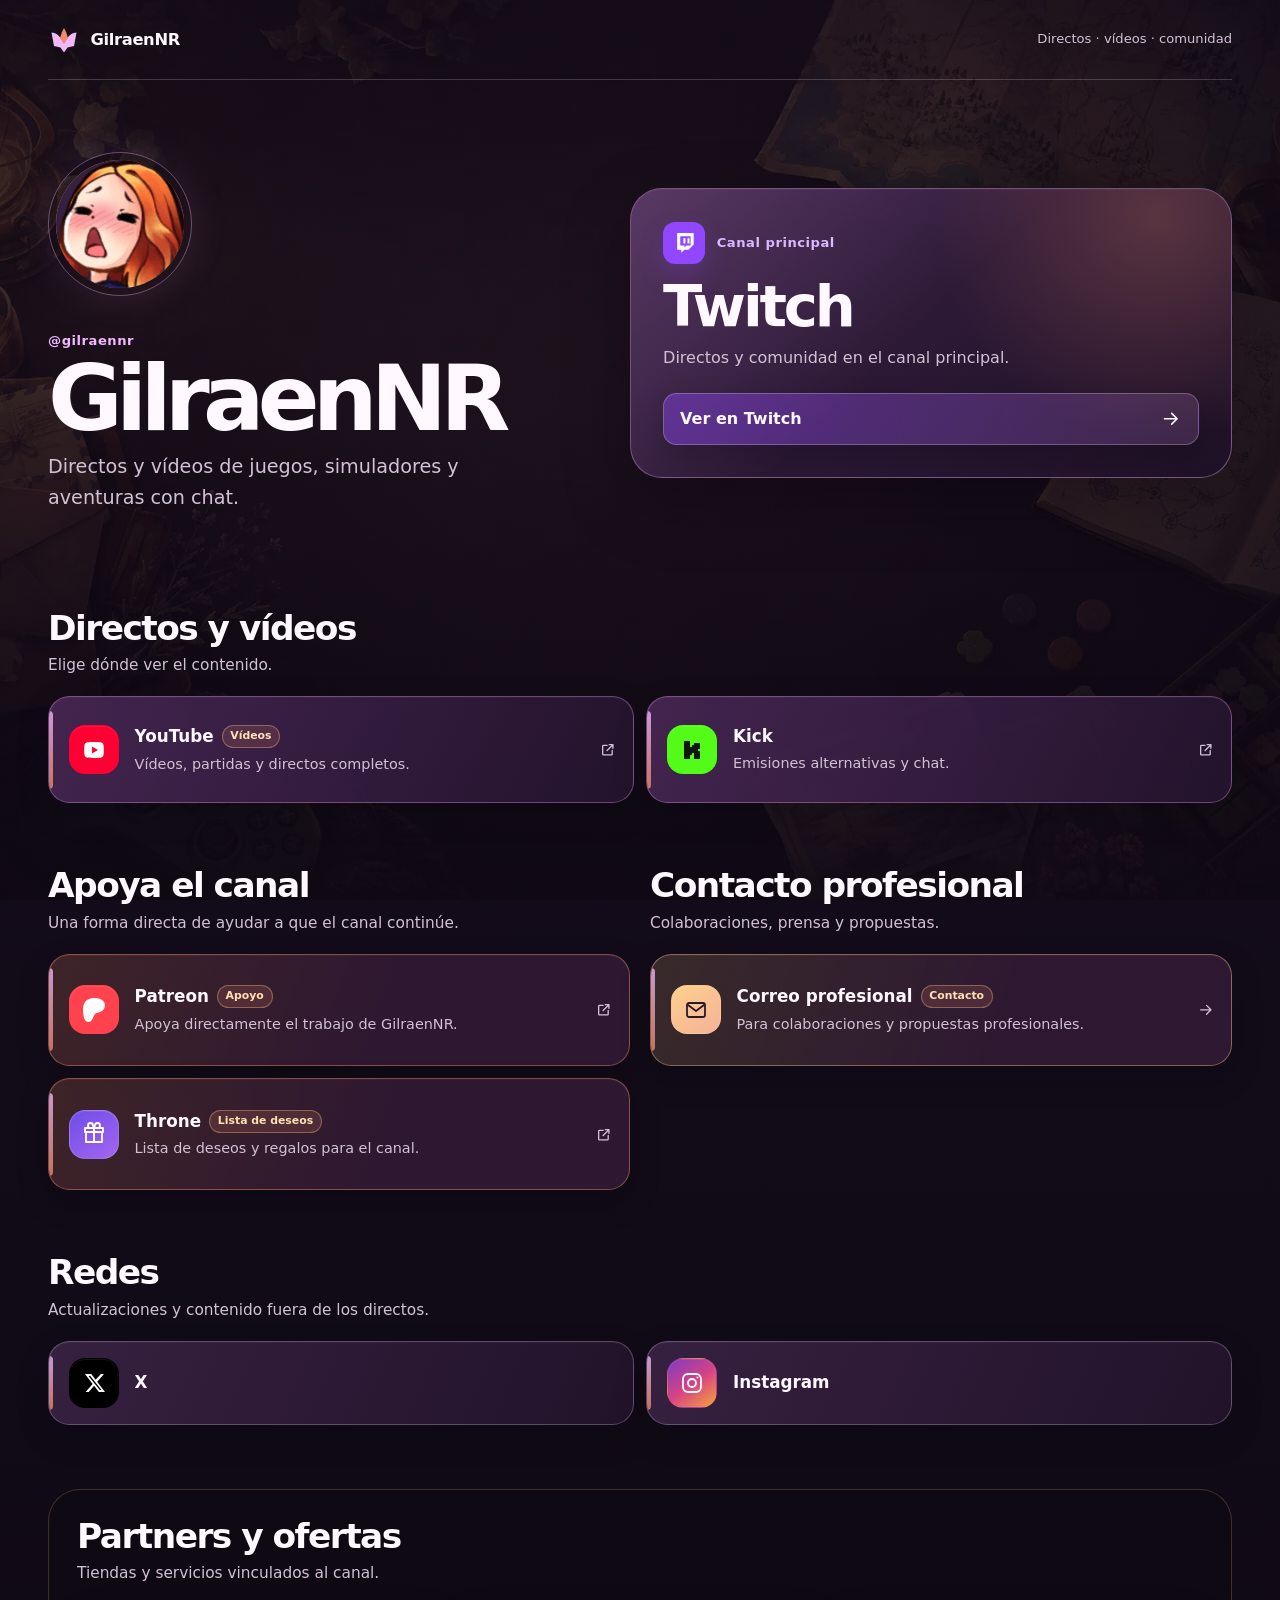
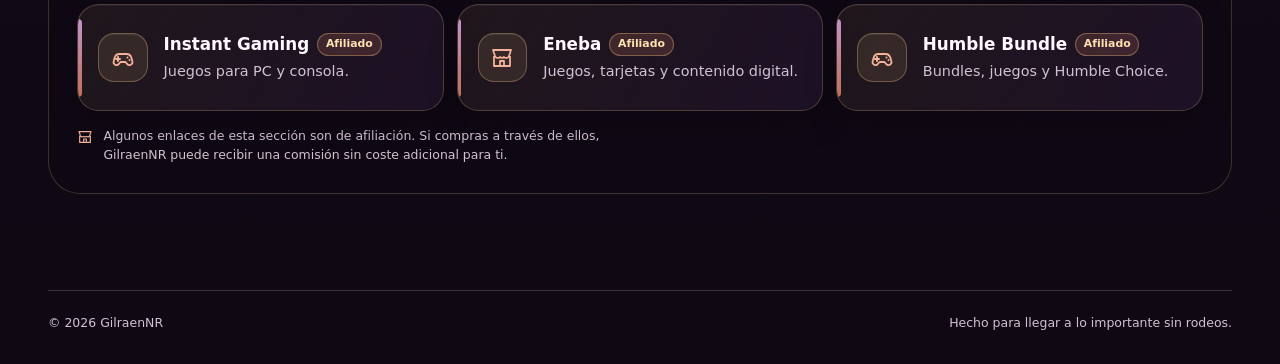
==== commit 3d941143: "Refine Twitch status states and CTA styling" ====
--- a/index.html
+++ b/index.html
@@ -30,8 +30,8 @@
     <link rel="icon" href="assets/images/favicon.svg" type="image/svg+xml">
     <link rel="apple-touch-icon" href="assets/images/apple-touch-icon.png">
     <link rel="manifest" href="site.webmanifest">
-    <link rel="stylesheet" href="assets/css/style.css?v=20260904-3">
-    <script defer src="assets/js/app.js?v=20260904-3"></script>
+    <link rel="stylesheet" href="assets/css/style.css?v=20260904-4">
+    <script defer src="assets/js/app.js?v=20260904-4"></script>
   </head>
   <body>
     <a class="skip-link" href="#main-content">Saltar al contenido</a>
@@ -121,9 +121,9 @@
                 </span>
                 <p class="featured__label" id="featured-label">Destacado</p>
               </div>
-              <span class="featured__live" id="live-indicator" role="status" hidden>
-                <span class="featured__live-dot" aria-hidden="true"></span>
-                <span>En directo</span>
+              <span class="featured__status" id="live-indicator" role="status" hidden>
+                <span class="featured__status-dot" aria-hidden="true"></span>
+                <span id="live-indicator-text">Estado</span>
               </span>
             </div>
             <h2 id="featured-title"></h2>
--- a/assets/css/style.css
+++ b/assets/css/style.css
@@ -276,29 +276,40 @@
   min-height: 1.6rem;
 }
 
-.featured__live {
+.featured__status {
   display: inline-flex;
   flex: 0 0 auto;
   gap: 0.42rem;
   align-items: center;
   min-height: 1.8rem;
   padding: 0.3rem 0.65rem;
-  border: 1px solid rgba(255, 82, 99, 0.5);
+  border: 1px solid rgba(255, 255, 255, 0.18);
   border-radius: 999px;
+  color: rgba(255, 255, 255, 0.76);
+  background: rgba(15, 9, 20, 0.42);
+  font-size: 0.72rem;
+  font-weight: 780;
+  line-height: 1;
+}
+
+.featured__status-dot {
+  width: 0.48rem;
+  height: 0.48rem;
+  border-radius: 50%;
+  background: #9b8ca0;
+}
+
+.featured__status.is-live {
+  border-color: rgba(255, 82, 99, 0.5);
   color: #fff;
   background: rgba(190, 18, 48, 0.72);
   box-shadow: 0 0 1.4rem rgba(255, 39, 72, 0.16);
-  font-size: 0.72rem;
-  font-weight: 780;
-  line-height: 1;
-}
-
-.featured__live-dot {
-  width: 0.48rem;
-  height: 0.48rem;
-  border-radius: 50%;
+}
+
+.featured__status.is-live .featured__status-dot {
   background: #ff415d;
   box-shadow: 0 0 0 0.2rem rgba(255, 255, 255, 0.13);
+  animation: live-pulse 1.8s ease-out infinite;
 }
 
 .profile h1 {
@@ -434,10 +445,10 @@
   align-self: end;
   min-height: 3.25rem;
   padding: 0.8rem 1rem;
-  border: 1px solid transparent;
+  border: 1px solid rgba(247, 228, 255, 0.26);
   border-radius: 0.85rem;
-  color: var(--ink);
-  background: linear-gradient(100deg, var(--paper), #f7dcfb);
+  color: var(--paper);
+  background: linear-gradient(105deg, rgba(145, 70, 255, 0.42), rgba(217, 154, 232, 0.16));
   font-weight: 760;
   line-height: 1.2;
   text-decoration: none;
@@ -451,6 +462,7 @@
 }
 
 .featured__cta:hover {
+  background: linear-gradient(105deg, rgba(145, 70, 255, 0.56), rgba(217, 154, 232, 0.24));
   box-shadow: 0 1rem 2.2rem rgba(10, 5, 14, 0.32), 0 0 0 1px var(--featured-accent);
   transform: translateY(-2px);
 }
@@ -587,8 +599,8 @@
 
 .link-card[data-icon="x"] .link-card__icon {
   border-color: transparent;
-  color: #000;
-  background: #fff;
+  color: #fff;
+  background: #000;
 }
 
 .link-card[data-icon="store"] .link-card__icon,
@@ -837,6 +849,11 @@
   to { background-position: -220% 0; }
 }
 
+@keyframes live-pulse {
+  0% { box-shadow: 0 0 0 0 rgba(255, 65, 93, 0.58); }
+  70%, 100% { box-shadow: 0 0 0 0.42rem rgba(255, 65, 93, 0); }
+}
+
 @media (min-width: 38rem) {
   .ambient-scene {
     background-image: url("../images/cozy-desk-wide.webp");
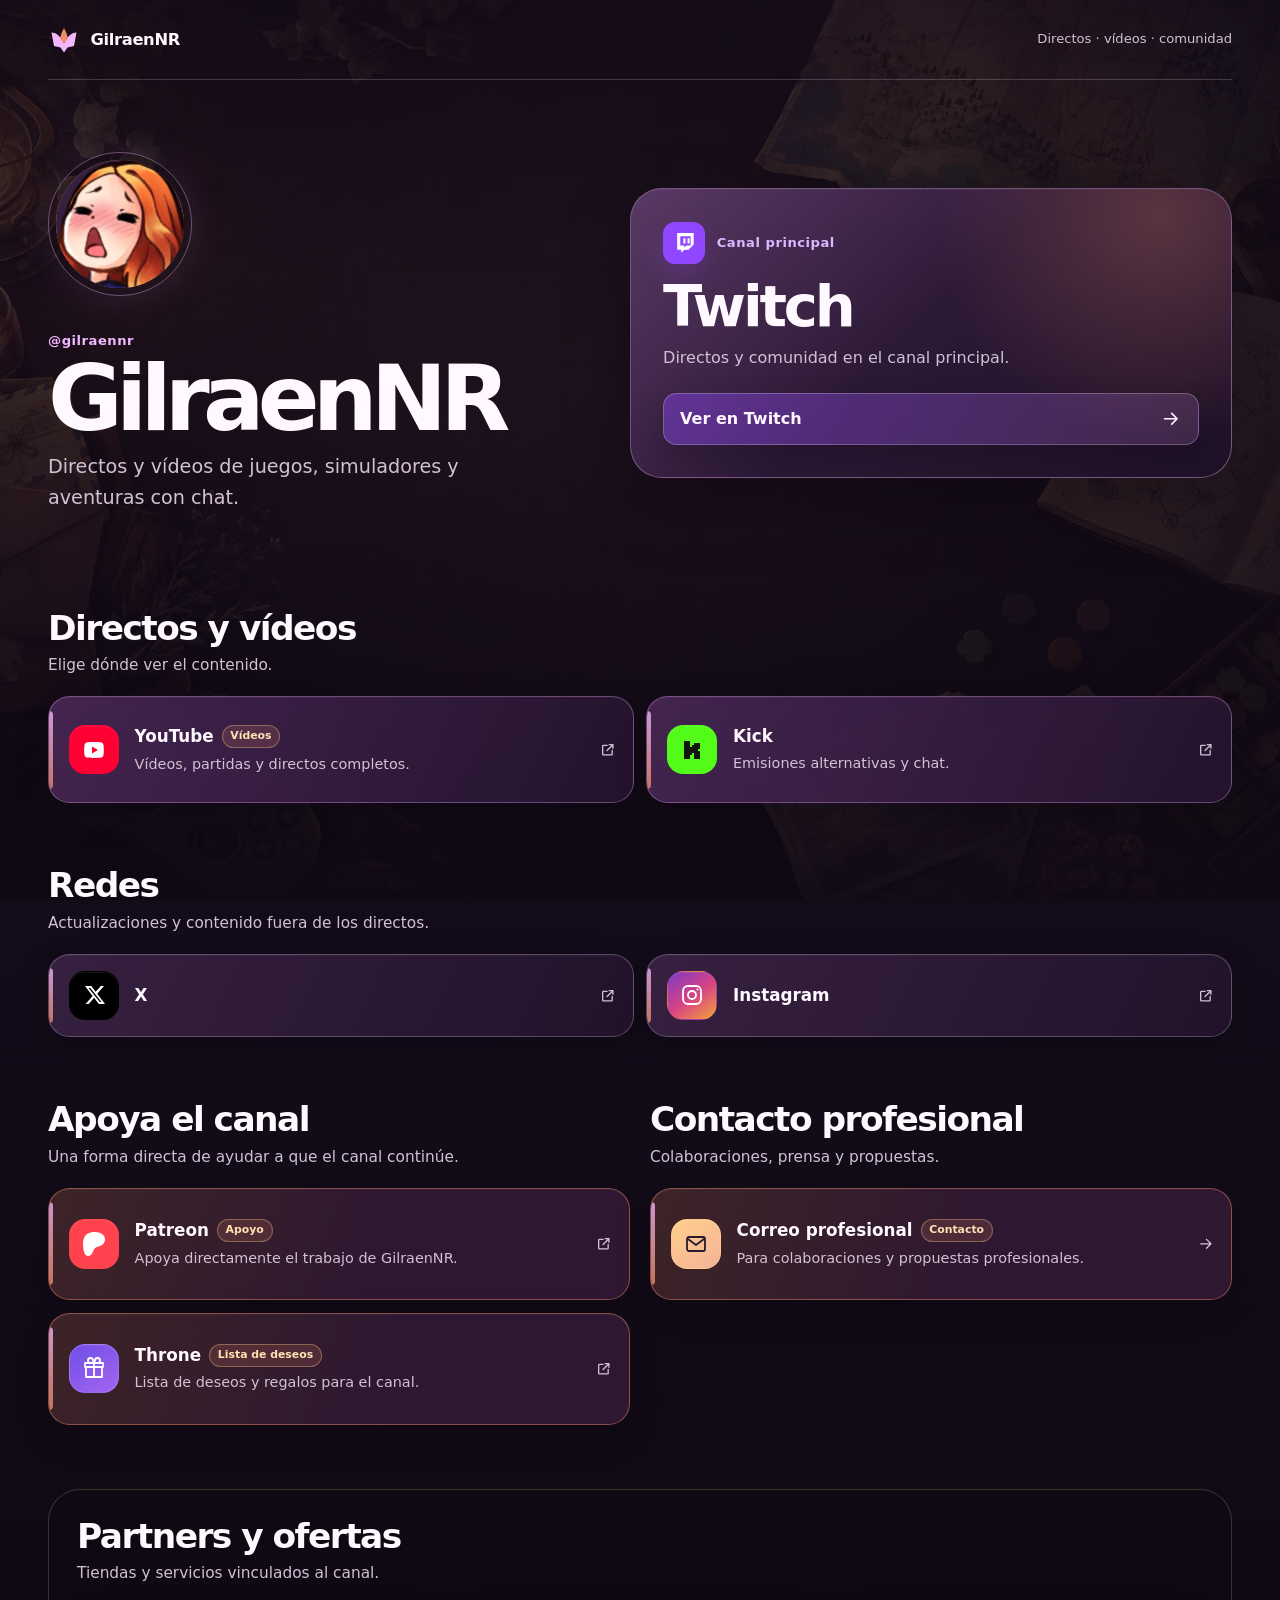
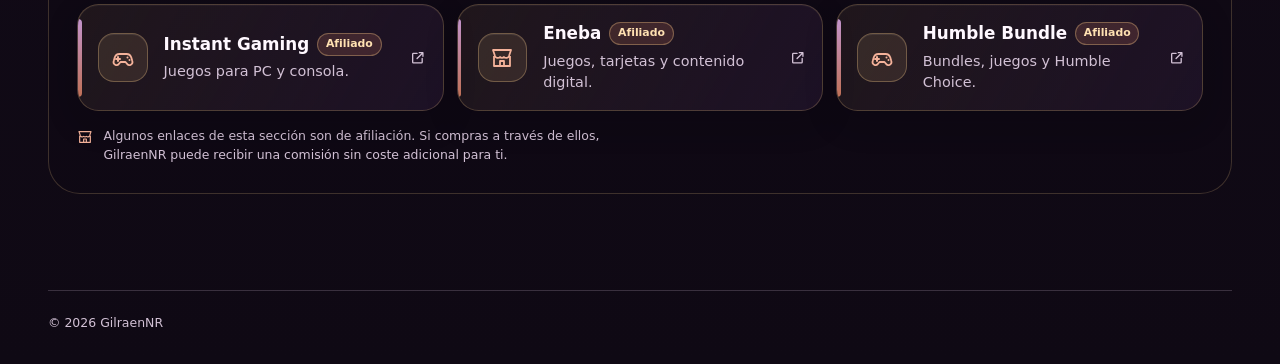
==== commit 4ecf1b30: "Reorder social and support sections" ====
--- a/index.html
+++ b/index.html
@@ -30,8 +30,8 @@
     <link rel="icon" href="assets/images/favicon.svg" type="image/svg+xml">
     <link rel="apple-touch-icon" href="assets/images/apple-touch-icon.png">
     <link rel="manifest" href="site.webmanifest">
-    <link rel="stylesheet" href="assets/css/style.css?v=20260904-4">
-    <script defer src="assets/js/app.js?v=20260904-4"></script>
+    <link rel="stylesheet" href="assets/css/style.css?v=20260904-6">
+    <script defer src="assets/js/app.js?v=20260904-5"></script>
   </head>
   <body>
     <a class="skip-link" href="#main-content">Saltar al contenido</a>
@@ -153,7 +153,6 @@
 
     <footer class="site-footer">
       <p>© <span id="current-year"></span> <span id="footer-name"></span></p>
-      <p>Hecho para llegar a lo importante sin rodeos.</p>
     </footer>
   </body>
 </html>
--- a/assets/css/style.css
+++ b/assets/css/style.css
@@ -673,7 +673,8 @@
   background: linear-gradient(115deg, rgba(70, 38, 82, 0.96), rgba(36, 20, 45, 0.94));
 }
 
-.content-section[data-variant="support"] .link-card {
+.content-section[data-variant="support"] .link-card,
+.content-section[data-variant="contact"] .link-card {
   border-color: rgba(238, 139, 104, 0.46);
   background: linear-gradient(110deg, rgba(238, 139, 104, 0.2), rgba(48, 25, 51, 0.94) 58%);
 }
@@ -682,21 +683,15 @@
   grid-template-columns: 1fr;
 }
 
-.content-section[data-variant="contact"] .link-card {
-  border-color: rgba(255, 208, 138, 0.4);
-  background: linear-gradient(110deg, rgba(255, 208, 138, 0.16), rgba(48, 25, 51, 0.95) 62%);
-}
-
 .content-section[data-variant="social"] .link-grid {
   grid-template-columns: 1fr;
 }
 
 .content-section[data-variant="social"] .link-card {
-  grid-template-columns: auto 1fr;
+  grid-template-columns: auto minmax(0, 1fr) auto;
   min-height: 5rem;
 }
 
-.content-section[data-variant="social"] .link-card__arrow,
 .content-section[data-variant="social"] .link-card__description {
   display: none;
 }
@@ -976,11 +971,7 @@
   }
 
   .content-section[data-variant="partners"] .link-card {
-    grid-template-columns: auto 1fr;
-  }
-
-  .content-section[data-variant="partners"] .link-card__arrow {
-    display: none;
+    grid-template-columns: auto minmax(0, 1fr) auto;
   }
 }
 
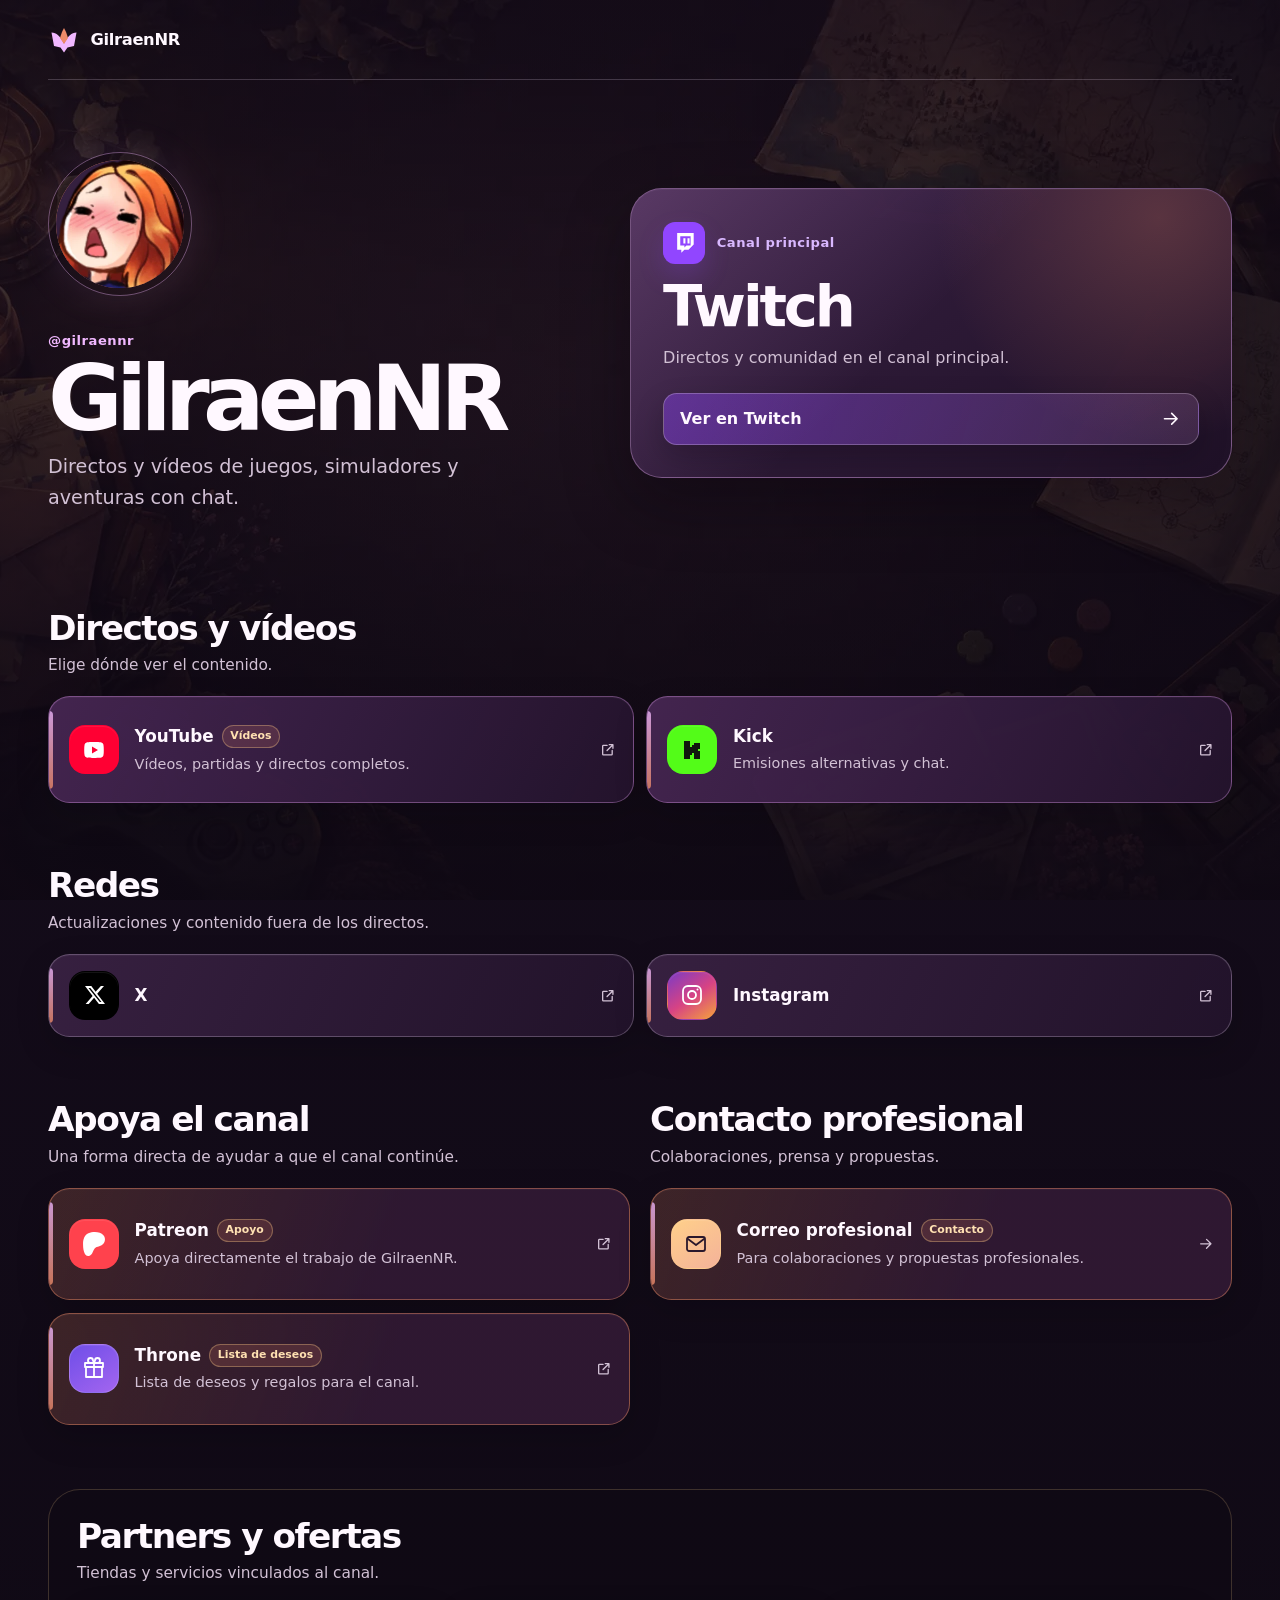
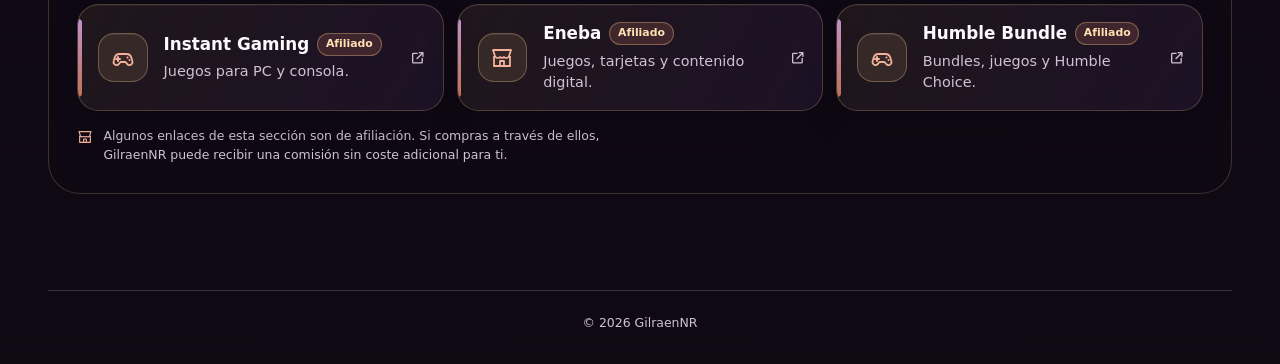
==== commit c6ba830b: "Simplify header and center footer" ====
--- a/index.html
+++ b/index.html
@@ -30,7 +30,7 @@
     <link rel="icon" href="assets/images/favicon.svg" type="image/svg+xml">
     <link rel="apple-touch-icon" href="assets/images/apple-touch-icon.png">
     <link rel="manifest" href="site.webmanifest">
-    <link rel="stylesheet" href="assets/css/style.css?v=20260904-6">
+    <link rel="stylesheet" href="assets/css/style.css?v=20260904-7">
     <script defer src="assets/js/app.js?v=20260904-5"></script>
   </head>
   <body>
@@ -92,7 +92,6 @@
         </svg>
         <span id="brand-name"></span>
       </a>
-      <span class="site-header__note">Directos · vídeos · comunidad</span>
     </header>
 
     <main id="main-content" class="page-shell">
--- a/assets/css/style.css
+++ b/assets/css/style.css
@@ -176,12 +176,6 @@
   color: var(--orchid-bright);
 }
 
-.site-header__note {
-  display: none;
-  color: var(--muted);
-  font-size: 0.82rem;
-}
-
 .page-shell {
   padding-block: 2.5rem 4rem;
 }
@@ -757,10 +751,12 @@
   display: flex;
   flex-direction: column;
   gap: 0.2rem;
+  align-items: center;
   padding-block: 1.4rem 2rem;
   border-top: 1px solid var(--line);
   color: var(--muted);
   font-size: 0.78rem;
+  text-align: center;
   visibility: hidden;
 }
 
@@ -861,10 +857,6 @@
     width: min(calc(100% - 3rem), var(--content-width));
   }
 
-  .site-header__note {
-    display: inline;
-  }
-
   .profile {
     grid-template-columns: auto 1fr;
     text-align: left;
@@ -910,7 +902,7 @@
 
   .site-footer {
     flex-direction: row;
-    justify-content: space-between;
+    justify-content: center;
   }
 }
 
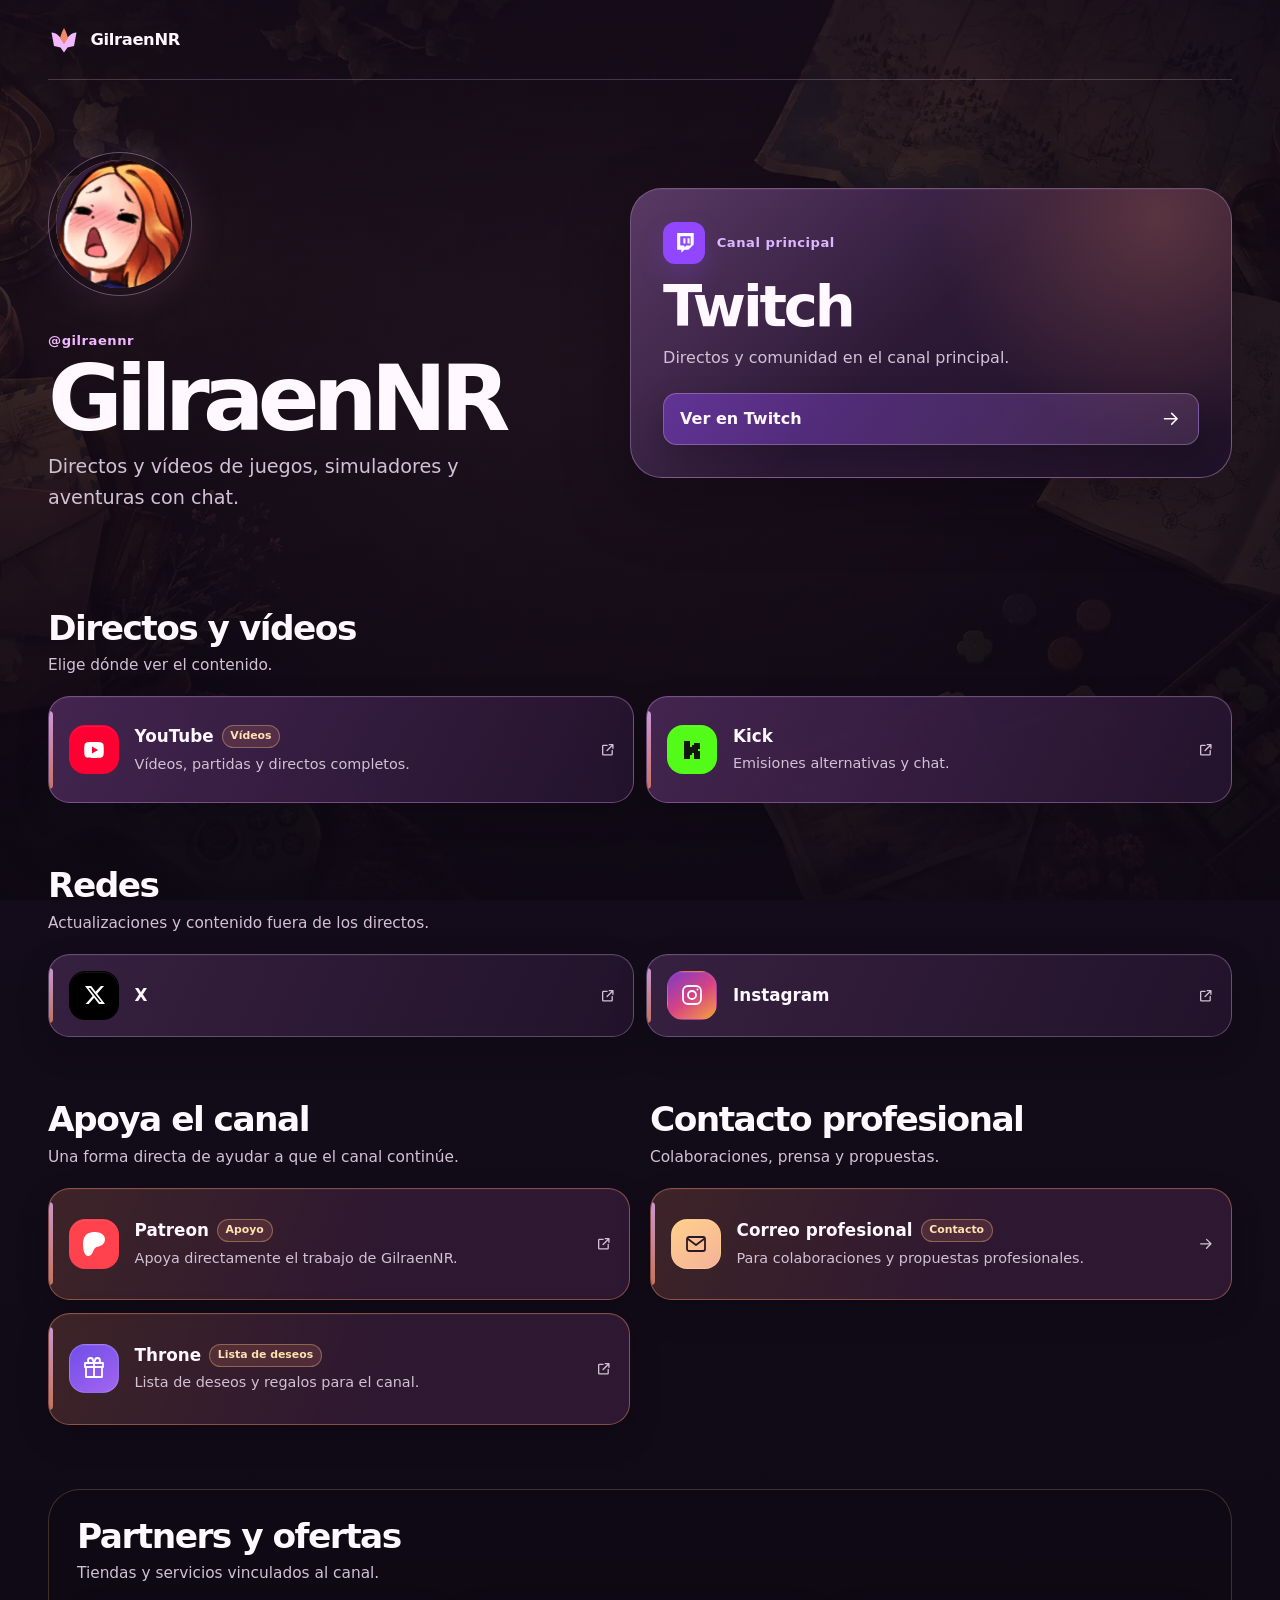
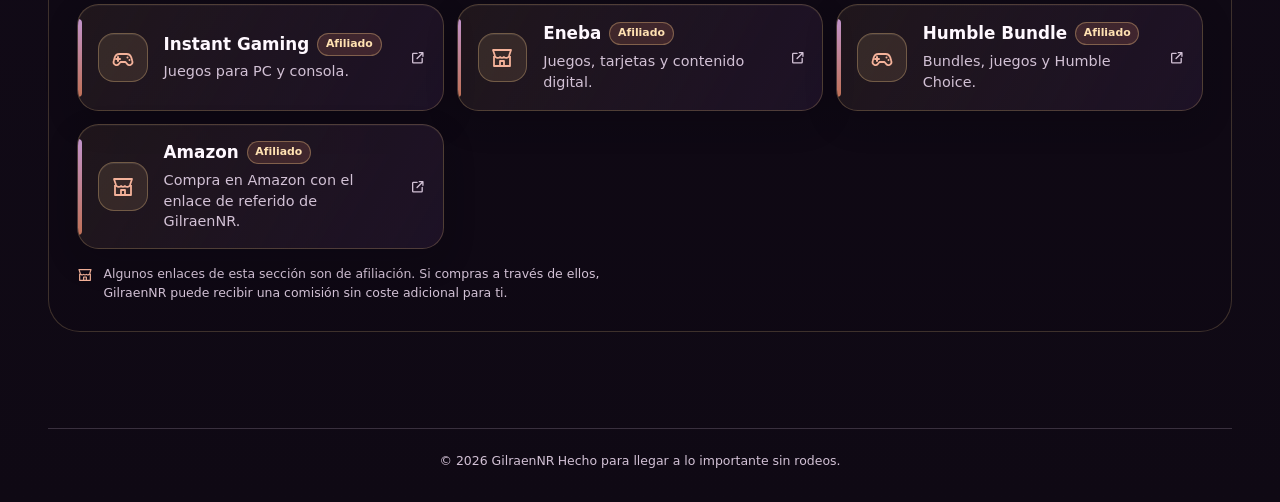
==== commit 5c522256: "Restore original community footer phrase" ====
--- a/index.html
+++ b/index.html
@@ -152,6 +152,7 @@
 
     <footer class="site-footer">
       <p>© <span id="current-year"></span> <span id="footer-name"></span></p>
+      <p>Hecho para llegar a lo importante sin rodeos.</p>
     </footer>
   </body>
 </html>
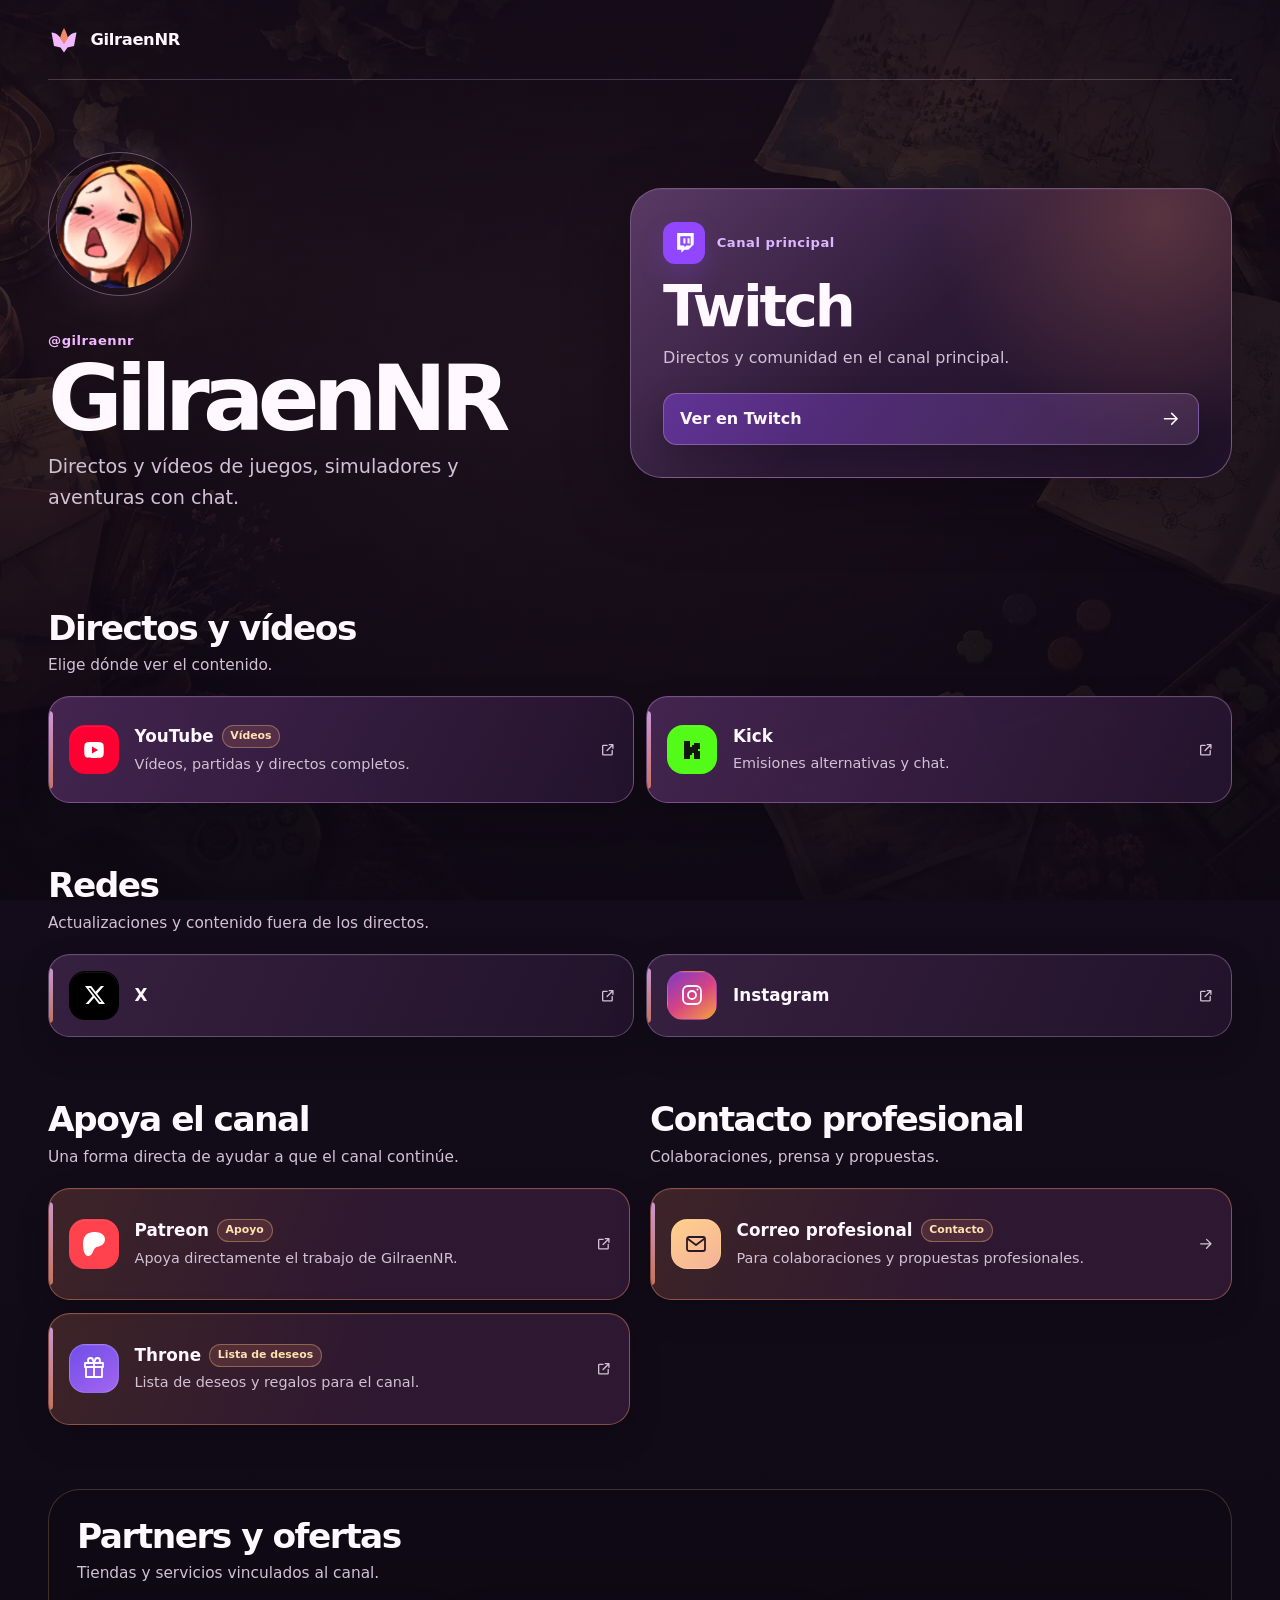
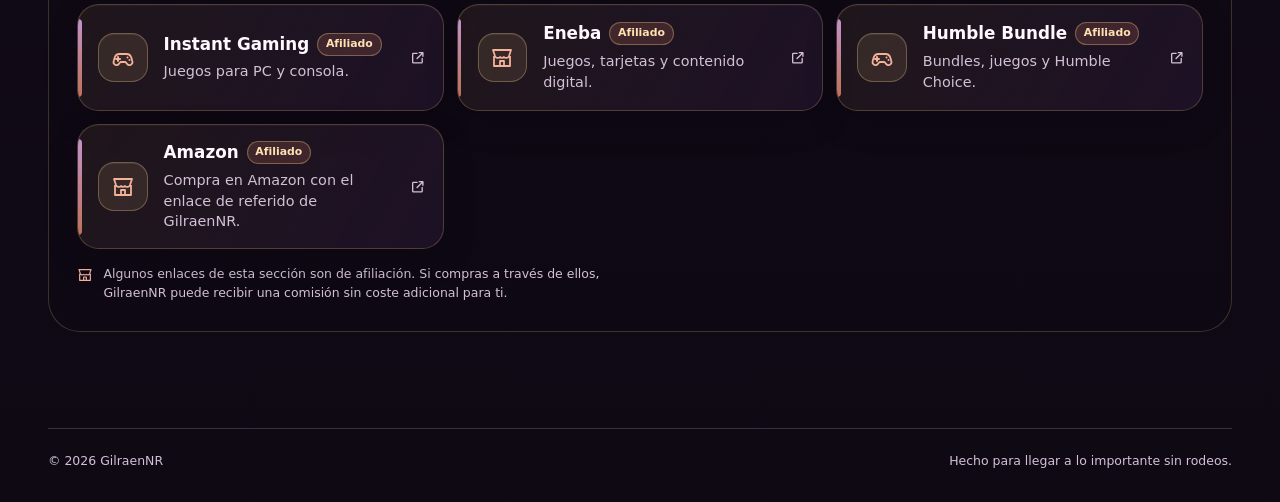
==== commit ab2ae159: "Align footer copyright left and quote right" ====
--- a/index.html
+++ b/index.html
@@ -30,7 +30,7 @@
     <link rel="icon" href="assets/images/favicon.svg" type="image/svg+xml">
     <link rel="apple-touch-icon" href="assets/images/apple-touch-icon.png">
     <link rel="manifest" href="site.webmanifest">
-    <link rel="stylesheet" href="assets/css/style.css?v=20260904-7">
+    <link rel="stylesheet" href="assets/css/style.css?v=20260911-1">
     <script defer src="assets/js/app.js?v=20260904-5"></script>
   </head>
   <body>
--- a/assets/css/style.css
+++ b/assets/css/style.css
@@ -749,14 +749,15 @@
 
 .site-footer {
   display: flex;
-  flex-direction: column;
-  gap: 0.2rem;
-  align-items: center;
+  flex-direction: row;
+  gap: 1rem;
+  align-items: baseline;
+  justify-content: space-between;
   padding-block: 1.4rem 2rem;
   border-top: 1px solid var(--line);
   color: var(--muted);
   font-size: 0.78rem;
-  text-align: center;
+  text-align: left;
   visibility: hidden;
 }
 
@@ -767,6 +768,10 @@
 
 .site-footer p {
   margin: 0;
+}
+
+.site-footer p:last-child {
+  text-align: right;
 }
 
 .unavailable-panel {
@@ -900,10 +905,6 @@
     min-height: 75rem;
   }
 
-  .site-footer {
-    flex-direction: row;
-    justify-content: center;
-  }
 }
 
 @media (min-width: 56rem) {
